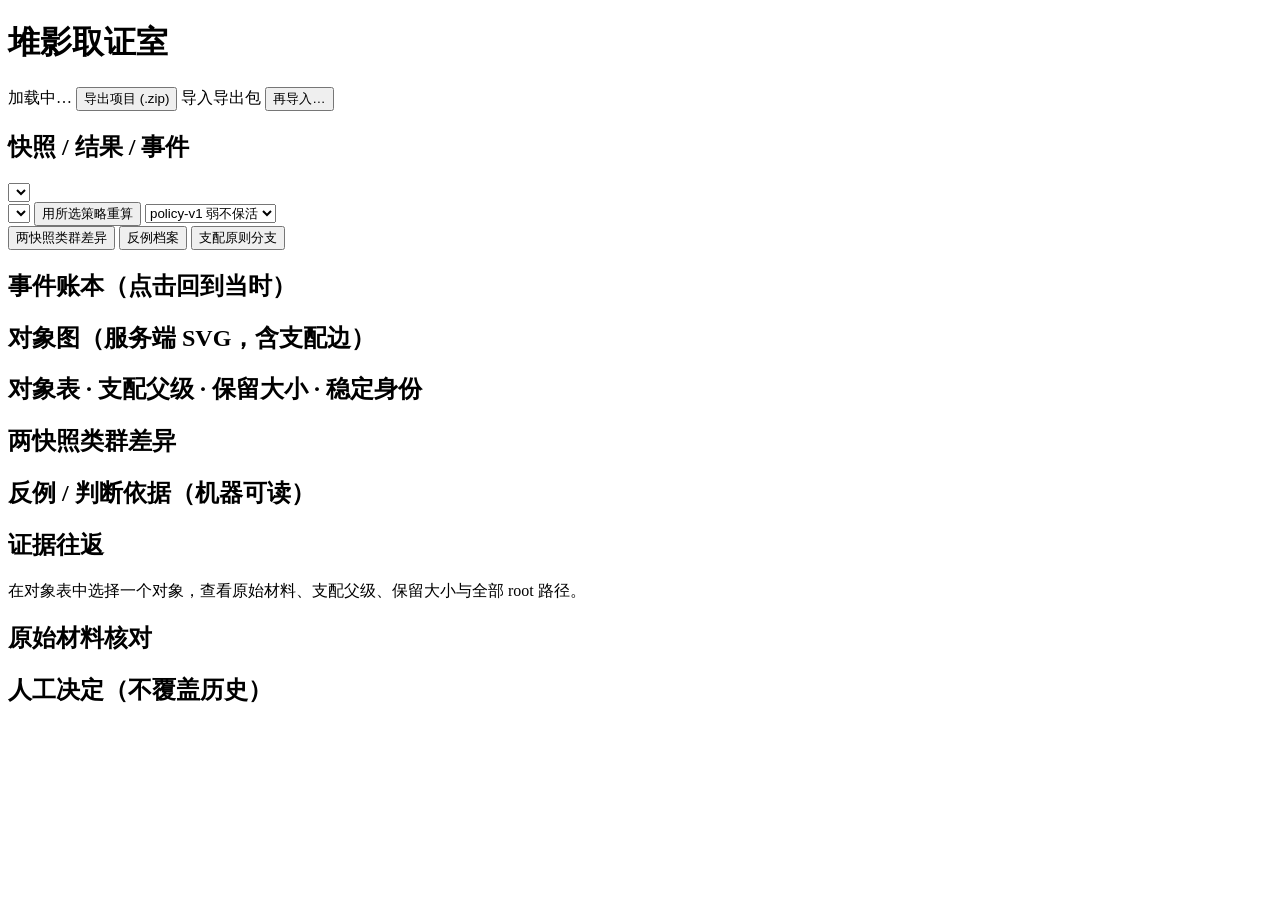
==== src/main/resources/web/index.html @ 423e384a "pwgsb 1236 run A: product snapshot (session 01a0d4f1-9ac2-7ea1-b720-64d3ce399c88)" ====
<!doctype html>
<html lang="zh-CN">
<head>
<meta charset="utf-8"/>
<meta name="viewport" content="width=device-width, initial-scale=1"/>
<title>堆影取证室 · 内存快照 / 弱引用边 / 保留路径候选</title>
<link rel="stylesheet" href="/web/styles.css"/>
</head>
<body>
<header>
  <h1>堆影取证室</h1>
  <span class="meta" id="projMeta">加载中…</span>
  <span style="flex:1"></span>
  <button class="small" onclick="exportProject()">导出项目 (.zip)</button>
  <label class="small">导入导出包
    <input type="file" id="reimportFile" accept=".zip" style="display:none" onchange="reimport(this)"/>
  </label>
  <button class="small" onclick="document.getElementById('reimportFile').click()">再导入…</button>
</header>
<div class="layout">
  <div class="panel scroll">
    <h2>快照 / 结果 / 事件</h2>
    <div class="row">
      <select id="snapshotSel" onchange="loadSnapshot()"></select>
    </div>
    <div class="row">
      <select id="resultSel" onchange="loadResult()"></select>
      <button class="small" onclick="reanalyze()">用所选策略重算</button>
      <select id="policySel"><option value="policy-v1">policy-v1 弱不保活</option><option value="policy-v2">policy-v2 弱保活</option></select>
    </div>
    <div class="row">
      <button class="small" onclick="loadDiff()">两快照类群差异</button>
      <button class="small" onclick="loadArchive('boundary-cases')">反例档案</button>
      <button class="small" onclick="loadArchive('dominator-principles')">支配原则分支</button>
    </div>
    <h2>事件账本（点击回到当时）</h2>
    <div id="events"></div>
  </div>

  <div class="panel scroll">
    <div id="basis" class="basis"></div>
    <div id="invalid" class="invalid" style="display:none"></div>
    <h2>对象图（服务端 SVG，含支配边）</h2>
    <div id="svg" class="svg-wrap"></div>
    <h2>对象表 · 支配父级 · 保留大小 · 稳定身份</h2>
    <div id="nodes"></div>
    <h2>两快照类群差异</h2>
    <div id="diff"></div>
    <h2>反例 / 判断依据（机器可读）</h2>
    <div id="archive"></div>
  </div>

  <div class="panel scroll">
    <h2>证据往返</h2>
    <div id="detail" class="muted">在对象表中选择一个对象，查看原始材料、支配父级、保留大小与全部 root 路径。</div>
    <h2>原始材料核对</h2>
    <div id="rawPanel"></div>
    <h2>人工决定（不覆盖历史）</h2>
    <div id="decisions"></div>
  </div>
</div>
<script src="/web/app.js"></script>
</body>
</html>
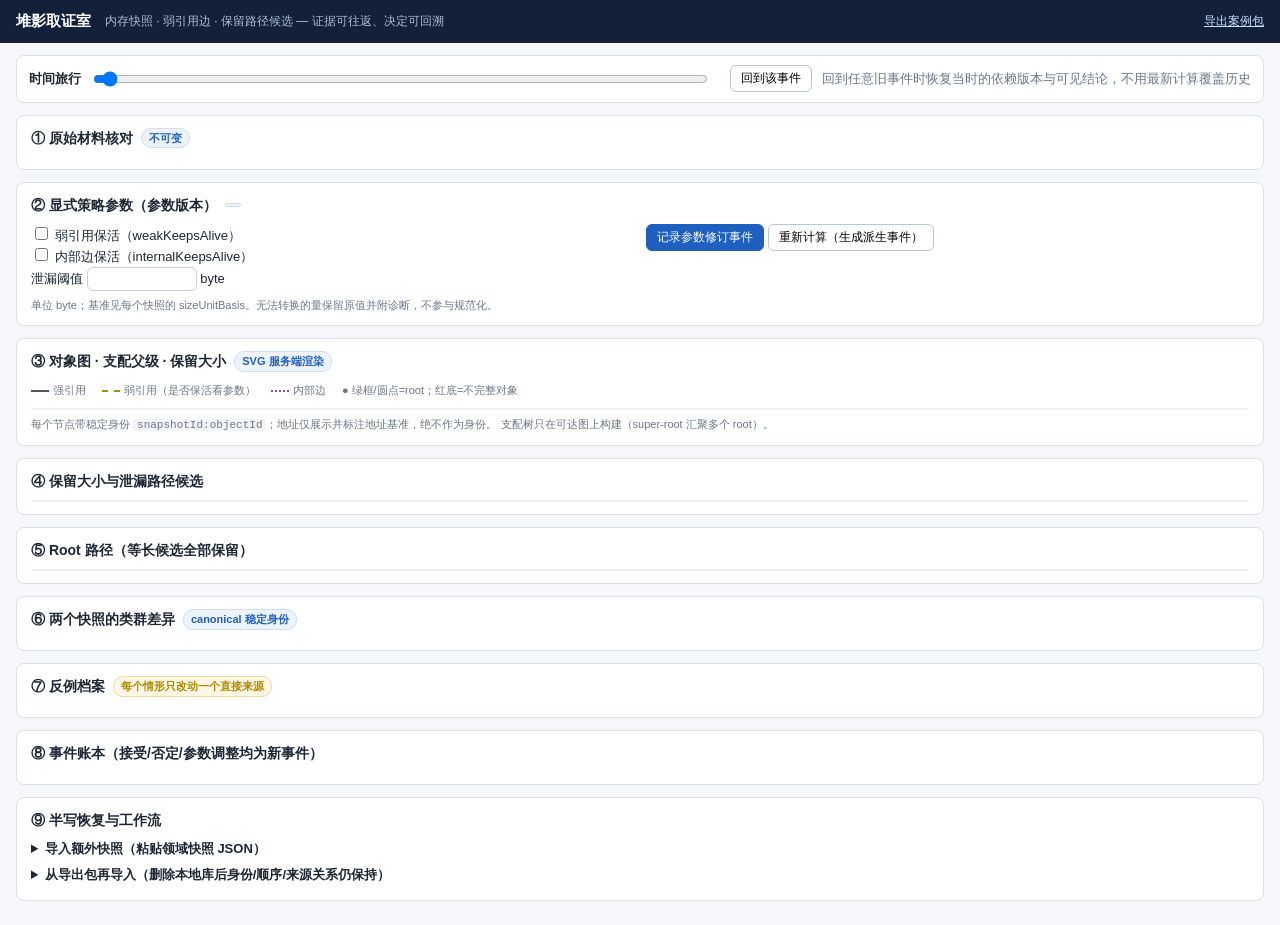
==== commit 887bd65b: "pwgsb 1236 run B: product snapshot (session 01a0e7f4-bc59-7dc1-9b2c-abefed531968)" ====
--- a/src/main/resources/web/index.html
+++ b/src/main/resources/web/index.html
@@ -1,64 +1,361 @@
-<!doctype html>
+<!DOCTYPE html>
 <html lang="zh-CN">
 <head>
-<meta charset="utf-8"/>
-<meta name="viewport" content="width=device-width, initial-scale=1"/>
-<title>堆影取证室 · 内存快照 / 弱引用边 / 保留路径候选</title>
-<link rel="stylesheet" href="/web/styles.css"/>
+<meta charset="UTF-8">
+<meta name="viewport" content="width=device-width, initial-scale=1.0">
+<title>堆影取证室 · 内存快照/弱引用边/保留路径候选</title>
+<style>
+  :root { --bd:#d9e0ea; --mut:#6b7787; --acc:#1f5fbf; --warn:#b08900; --bad:#b42318; --ok:#0a7d33; }
+  * { box-sizing: border-box; }
+  body { margin:0; font:13px/1.5 -apple-system,"Segoe UI",sans-serif; color:#1d2733; background:#f5f7fa; }
+  header { padding:10px 16px; background:#12203a; color:#fff; display:flex; gap:14px; align-items:center; flex-wrap:wrap; }
+  header h1 { font-size:15px; margin:0; font-weight:600; }
+  header .sub { color:#aebdd4; font-size:12px; }
+  main { padding:12px 16px; max-width:1400px; margin:0 auto; }
+  .timeline { position:sticky; top:0; z-index:5; background:#fff; border:1px solid var(--bd); border-radius:8px; padding:8px 12px; margin-bottom:12px; display:flex; gap:10px; align-items:center; flex-wrap:wrap; }
+  .timeline input[type=range]{ flex:1; min-width:200px; }
+  section { background:#fff; border:1px solid var(--bd); border-radius:8px; padding:12px 14px; margin-bottom:12px; }
+  section h2 { font-size:14px; margin:0 0 8px; display:flex; gap:8px; align-items:center; }
+  .tag { font-size:11px; padding:1px 7px; border-radius:10px; background:#eef3fb; color:var(--acc); border:1px solid #cdddf5; }
+  .tag.warn{ background:#fdf6e3; color:var(--warn); border-color:#ecd9a0;}
+  .tag.bad{ background:#fdecea; color:var(--bad); border-color:#f3c2bd;}
+  .tag.ok{ background:#eaf7ef; color:var(--ok); border-color:#bfe3cc;}
+  table{ border-collapse:collapse; width:100%; font-size:12px; }
+  th,td{ border-bottom:1px solid #eef1f5; padding:4px 8px; text-align:left; vertical-align:top; }
+  th{ color:var(--mut); font-weight:600; background:#fafbfd; position:sticky; top:0; }
+  .sid{ font-family:ui-monospace,Menlo,monospace; color:#334; }
+  .scroll{ max-height:380px; overflow:auto; border:1px solid #eef1f5; border-radius:6px; }
+  .grid2{ display:grid; grid-template-columns:1fr 1fr; gap:12px; }
+  @media(max-width:1000px){ .grid2{grid-template-columns:1fr} }
+  .muted{ color:var(--mut); }
+  .basis{ font-size:11px; color:var(--mut); margin-top:6px; }
+  .path{ font-family:ui-monospace,Menlo,monospace; font-size:11px; }
+  button{ border:1px solid #b9c6d8; background:#fff; border-radius:6px; padding:4px 10px; cursor:pointer; font-size:12px;}
+  button.primary{ background:var(--acc); color:#fff; border-color:var(--acc);}
+  button:disabled{ opacity:.5; cursor:not-allowed; }
+  input,select,textarea{ border:1px solid #c5cfdd; border-radius:6px; padding:4px 8px; font-size:12px; }
+  .svgwrap{ overflow:auto; border:1px solid #eef1f5; border-radius:6px; background:#fcfdff; }
+  details{ margin:4px 0; }
+  summary{ cursor:pointer; font-weight:600; }
+  .kv{ display:grid; grid-template-columns:170px 1fr; gap:2px 10px; font-size:12px; }
+  .diag{ color:var(--bad); font-size:11px; }
+  .legend span{ margin-right:12px; font-size:11px; color:var(--mut); }
+  .swatch{ display:inline-block;width:18px;height:0;border-top:2px solid;vertical-align:middle;margin-right:4px;}
+  .event{ border-left:3px solid var(--bd); padding:4px 8px; margin:4px 0; background:#fafbfd; border-radius:0 6px 6px 0;}
+  .event.current{ border-left-color:var(--acc); background:#eef3fb; }
+  .row-actions button{ margin-right:6px; }
+  code{ background:#f2f4f8; padding:0 4px; border-radius:4px; }
+</style>
 </head>
 <body>
 <header>
   <h1>堆影取证室</h1>
-  <span class="meta" id="projMeta">加载中…</span>
+  <span class="sub">内存快照 · 弱引用边 · 保留路径候选 — 证据可往返、决定可回溯</span>
   <span style="flex:1"></span>
-  <button class="small" onclick="exportProject()">导出项目 (.zip)</button>
-  <label class="small">导入导出包
-    <input type="file" id="reimportFile" accept=".zip" style="display:none" onchange="reimport(this)"/>
-  </label>
-  <button class="small" onclick="document.getElementById('reimportFile').click()">再导入…</button>
+  <a class="sub" href="/api/cases/heap-shadow-demo/export" style="color:#cfe0ff">导出案例包</a>
 </header>
-<div class="layout">
-  <div class="panel scroll">
-    <h2>快照 / 结果 / 事件</h2>
-    <div class="row">
-      <select id="snapshotSel" onchange="loadSnapshot()"></select>
+<main>
+  <div class="timeline">
+    <strong>时间旅行</strong>
+    <input id="seq" type="range" min="0" max="0" value="0">
+    <span id="seqLabel" class="sid"></span>
+    <button id="reload">回到该事件</button>
+    <span class="muted">回到任意旧事件时恢复当时的依赖版本与可见结论，不用最新计算覆盖历史</span>
+  </div>
+
+  <section id="sec-materials">
+    <h2>① 原始材料核对 <span class="tag">不可变</span>
+      <span class="tag warn" id="validityTag" style="display:none"></span></h2>
+    <div id="materials"></div>
+  </section>
+
+  <section id="sec-params">
+    <h2>② 显式策略参数（参数版本）<span class="tag" id="paramVer"></span></h2>
+    <div class="grid2">
+      <div>
+        <label><input type="checkbox" id="weakAlive"> 弱引用保活（weakKeepsAlive）</label><br>
+        <label><input type="checkbox" id="internalAlive"> 内部边保活（internalKeepsAlive）</label><br>
+        <label>泄漏阈值 <input id="leakMin" type="number" style="width:110px"> byte</label>
+        <div class="basis">单位 byte；基准见每个快照的 sizeUnitBasis。无法转换的量保留原值并附诊断，不参与规范化。</div>
+      </div>
+      <div>
+        <button class="primary" id="revise">记录参数修订事件</button>
+        <button id="compute">重新计算（生成派生事件）</button>
+      </div>
     </div>
-    <div class="row">
-      <select id="resultSel" onchange="loadResult()"></select>
-      <button class="small" onclick="reanalyze()">用所选策略重算</button>
-      <select id="policySel"><option value="policy-v1">policy-v1 弱不保活</option><option value="policy-v2">policy-v2 弱保活</option></select>
+  </section>
+
+  <section id="sec-graph">
+    <h2>③ 对象图 · 支配父级 · 保留大小 <span class="tag">SVG 服务端渲染</span></h2>
+    <div class="legend">
+      <span><i class="swatch" style="border-color:#555"></i>强引用</span>
+      <span><i class="swatch" style="border-color:#b08900;border-top-style:dashed"></i>弱引用（是否保活看参数）</span>
+      <span><i class="swatch" style="border-color:#7b4bb0;border-top-style:dotted"></i>内部边</span>
+      <span>● 绿框/圆点=root；红底=不完整对象</span>
     </div>
-    <div class="row">
-      <button class="small" onclick="loadDiff()">两快照类群差异</button>
-      <button class="small" onclick="loadArchive('boundary-cases')">反例档案</button>
-      <button class="small" onclick="loadArchive('dominator-principles')">支配原则分支</button>
+    <div id="graphs" class="svgwrap" style="margin-top:8px"></div>
+    <div class="basis">每个节点带稳定身份 <code>snapshotId:objectId</code>；地址仅展示并标注地址基准，绝不作为身份。
+      支配树只在可达图上构建（super-root 汇聚多个 root）。</div>
+  </section>
+
+  <section id="sec-retained">
+    <h2>④ 保留大小与泄漏路径候选</h2>
+    <div id="candidates" class="scroll"></div>
+  </section>
+
+  <section id="sec-paths">
+    <h2>⑤ Root 路径（等长候选全部保留）</h2>
+    <div id="paths" class="scroll"></div>
+  </section>
+
+  <section id="sec-diff">
+    <h2>⑥ 两个快照的类群差异 <span class="tag">canonical 稳定身份</span></h2>
+    <div id="diff"></div>
+  </section>
+
+  <section id="sec-cx">
+    <h2>⑦ 反例档案 <span class="tag warn">每个情形只改动一个直接来源</span></h2>
+    <div id="counterexamples"></div>
+  </section>
+
+  <section id="sec-events">
+    <h2>⑧ 事件账本（接受/否定/参数调整均为新事件）</h2>
+    <div id="events"></div>
+  </section>
+
+  <section id="sec-recovery">
+    <h2>⑨ 半写恢复与工作流</h2>
+    <div id="recovery"></div>
+    <div style="margin-top:8px">
+      <details>
+        <summary>导入额外快照（粘贴领域快照 JSON）</summary>
+        <textarea id="snapText" rows="6" style="width:100%" placeholder='{"snapshotId":...}'></textarea><br>
+        <button id="uploadSnap">导入</button>
+        <span id="uploadMsg" class="diag"></span>
+      </details>
+      <details style="margin-top:6px">
+        <summary>从导出包再导入（删除本地库后身份/顺序/来源关系仍保持）</summary>
+        <input type="file" id="bundleFile" accept="application/json">
+        <button id="importBundle">导入导出包</button>
+        <span id="bundleMsg" class="diag"></span>
+      </details>
     </div>
-    <h2>事件账本（点击回到当时）</h2>
-    <div id="events"></div>
-  </div>
-
-  <div class="panel scroll">
-    <div id="basis" class="basis"></div>
-    <div id="invalid" class="invalid" style="display:none"></div>
-    <h2>对象图（服务端 SVG，含支配边）</h2>
-    <div id="svg" class="svg-wrap"></div>
-    <h2>对象表 · 支配父级 · 保留大小 · 稳定身份</h2>
-    <div id="nodes"></div>
-    <h2>两快照类群差异</h2>
-    <div id="diff"></div>
-    <h2>反例 / 判断依据（机器可读）</h2>
-    <div id="archive"></div>
-  </div>
-
-  <div class="panel scroll">
-    <h2>证据往返</h2>
-    <div id="detail" class="muted">在对象表中选择一个对象，查看原始材料、支配父级、保留大小与全部 root 路径。</div>
-    <h2>原始材料核对</h2>
-    <div id="rawPanel"></div>
-    <h2>人工决定（不覆盖历史）</h2>
-    <div id="decisions"></div>
-  </div>
-</div>
-<script src="/web/app.js"></script>
+  </section>
+</main>
+<script>
+const CASE = "heap-shadow-demo";
+let STATE = null;
+async function api(path, opts){ const r = await fetch(path, opts); const j = await r.json().catch(()=>({ok:false,errors:[{message:"非 JSON 响应"}]})); if(!r.ok || j.ok===false){ throw (j.errors||[{message:r.statusText}]); } return j.data; }
+function el(html){ const t=document.createElement('template'); t.innerHTML=html.trim(); return t.content.firstElementChild; }
+function esc(s){ return String(s??"").replace(/[&<>]/g,c=>({'&':'&amp;','<':'&lt;','>':'&gt;'}[c])); }
+
+function renderMaterials(v){
+  const box = document.getElementById('materials'); box.innerHTML='';
+  v.snapshots.forEach(s=>{
+    const badSize = s.objects.filter(o=>o.shallowSize && o.shallowSize.value===null);
+    box.appendChild(el(`<details open><summary>快照 <span class="sid">${esc(s.snapshotId)}</span> · ${esc(s.sourceName)}
+      · 对象 ${s.objects.length} · 边 ${s.edges.length} · root ${s.roots.length} · 不完整块 ${s.incompleteChunks.length}</summary>
+      <div class="kv" style="margin-top:6px">
+        <span class="muted">解析器版本</span><span class="sid">${esc(s.parserVersion)} / ${esc(s.formatVersion||'?')}</span>
+        <span class="muted">时间基准/原始值</span><span>${esc(s.capturedAtBasis||'未声明')} · <code>${esc(s.capturedAtRaw||'缺失')}</code></span>
+        <span class="muted">地址基准</span><span>${esc(s.addressBasis||'未声明')}（地址不是稳定身份）</span>
+        <span class="muted">尺寸单位基准</span><span>${esc(s.sizeUnitBasis||'未声明')}</span>
+        <span class="muted">重复地址</span><span>${s.addressDuplicates.length? s.addressDuplicates.map(d=>`<code>0x${d.address.toString(16)}</code>→${d.objectIds.map(esc).join(',')}`).join('；'):'无'}</span>
+      </div>
+      <div class="scroll" style="max-height:220px;margin-top:6px"><table>
+        <tr><th>稳定身份</th><th>地址(仅显示)</th><th>类</th><th>浅尺寸(原始/单位)</th><th>allocation site</th><th>不完整</th></tr>
+        ${s.objects.map(o=>`<tr><td class="sid">${esc(s.snapshotId)}:${esc(o.objectId)}</td>
+          <td class="sid">${esc(o.addressRaw||'缺失')}</td>
+          <td>${esc(o.classId)}</td>
+          <td>${o.shallowSize? esc(o.shallowSize.raw)+' ['+esc(o.shallowSize.unit||'?')+']'+(o.shallowSize.value===null?' <span class="diag">⚠ '+esc(o.shallowSize.convertDiagnostic)+'</span>':''):'—'}</td>
+          <td class="sid">${esc(o.allocationSiteId||'—')}</td>
+          <td>${o.incomplete?'<span class="tag bad">是</span> '+esc(o.incompleteReason||''):'否'}</td></tr>`).join('')}
+      </table></div>
+      <div class="scroll" style="max-height:180px;margin-top:6px"><table>
+        <tr><th>edgeId</th><th>from</th><th>to</th><th>类型</th><th>字段</th></tr>
+        ${s.edges.map(e=>`<tr><td class="sid">${esc(e.edgeId)}</td><td class="sid">${esc(e.fromId)}</td>
+          <td class="sid">${esc(e.toId)}</td><td>${esc(e.kind)}</td><td>${esc(e.field||'')}</td></tr>`).join('')}
+      </table></div>
+      <div class="muted" style="margin-top:4px">root 分类：${s.roots.map(r=>`<span class="sid">${esc(r.objectId)}=${esc(r.kind)}</span>`).join('，')||'无 root'}</div>
+      ${s.incompleteChunks.length?`<div class="diag">不完整块：${s.incompleteChunks.map(c=>`@${esc(c.position)} ${esc(c.reason)}`).join('；')}</div>`:''}
+      ${badSize.length?`<div class="diag">不可规范化的量保留在原位置：${badSize.map(o=>esc(o.objectId)+'='+esc(o.shallowSize.raw)).join('，')}</div>`:''}
+    </details>`);
+  });
+  const anyInvalid = v.analyses.some(a=>!a.validity.valid);
+  const tag=document.getElementById('validityTag');
+  if(anyInvalid){ tag.style.display='inline-block'; tag.textContent='有效区间受限（见失效原因）'; tag.className='tag bad'; }
+}
+
+function renderParams(v){
+  document.getElementById('paramVer').textContent='v'+v.params.paramVersion;
+  document.getElementById('weakAlive').checked=v.params.weakKeepsAlive;
+  document.getElementById('internalAlive').checked=v.params.internalKeepsAlive;
+  document.getElementById('leakMin').value=v.params.leakRetainedMinBytes;
+}
+
+function renderGraphs(payload){
+  const g=document.getElementById('graphs'); g.innerHTML='';
+  Object.entries(payload.graphs).forEach(([sid,svg])=>{
+    g.appendChild(el(`<div style="margin:6px"><div class="muted">快照 <span class="sid">${esc(sid)}</span> 的对象图</div>${svg}</div>`));
+  });
+  const trunc = payload.view.analyses.some(a=>a.rootPathTruncated);
+  if(trunc) g.prepend(el('<div class="diag">注意：部分对象的等长 root 路径候选超过预算被截断（结果带 truncated 标记，属资源预算结果而非成功伪装）。</div>'));
+}
+
+function renderCandidates(v){
+  const box=document.getElementById('candidates'); box.innerHTML='';
+  const decisionByTarget={}; v.decisions.forEach(d=>decisionByTarget[d.targetStableId]=d);
+  v.analyses.forEach(a=>{
+    box.appendChild(el(`<div style="margin:6px 0"><b>${esc(a.snapshotId)}</b>（参数 v${a.paramVersion}，阈值 ${v.params.leakRetainedMinBytes} byte）
+      ${a.validity.valid?'<span class="tag ok">有效</span>':'<span class="tag bad">有效区间受限</span>'}
+      ${a.rootPathTruncated?'<span class="tag warn">路径候选截断</span>':''}</div>`));
+    box.appendChild(el(`<table><tr><th>#</th><th>稳定身份</th><th>保留大小(byte)</th><th>支配父</th><th>最短root路径(边数)</th><th>判定依据</th><th>人工决定</th></tr>
+      ${a.leakCandidates.map(c=>{ const d=decisionByTarget[c.nodeId];
+        return `<tr><td>${c.rank}</td><td class="sid">${esc(c.nodeId)}</td><td>${c.retainedBytes}</td>
+        <td class="sid">${esc(c.dominatorNode||'SUPER_ROOT')}</td><td>${c.shortestRootPathLength??'—'}</td>
+        <td class="muted">${esc(c.reason)}</td>
+        <td class="row-actions">${d?`<span class="tag ${d.decision==='ACCEPT'?'ok':'bad'}">${esc(d.decision)}@seq${d.seq}</span>`:'未决'}
+          <button data-accept="${esc(c.nodeId)}" data-base="${esc(a.analysisId)}">接受</button>
+          <button data-reject="${esc(c.nodeId)}" data-base="${esc(a.analysisId)}">否定</button></td></tr>`;}).join('')}
+    </table>`));
+    if(!a.validity.valid){ box.appendChild(el(`<div class="diag">失效原因：${esc(a.validity.invalidReason)}；位置：${a.validity.invalidPositions.map(esc).join('，')}</div>`)); }
+  });
+}
+
+function renderPaths(v){
+  const box=document.getElementById('paths'); box.innerHTML='';
+  v.analyses.forEach(a=>{
+    const multi=Object.entries(a.rootPaths).filter(([,ps])=>ps.map(p=>p.nodeIds[0]).length);
+    const rows=Object.entries(a.rootPaths).sort((x,y)=>y[1].length-x[1].length).slice(0,40);
+    box.appendChild(el(`<details><summary><b>${esc(a.snapshotId)}</b>：root 路径（全部最短等长候选；显示前 40 个对象）</summary>
+      <table><tr><th>对象稳定身份</th><th>候选数</th><th>长度(边)</th><th>路径（root 分类 / 节点链）</th></tr>
+      ${rows.map(([node,ps])=>`<tr><td class="sid">${esc(node)}</td><td>${ps.length}${ps.length>1?' <span class="tag">多等长</span>':''}</td>
+        <td>${[...new Set(ps.map(p=>p.lengthEdges))].join(',')}</td>
+        <td>${ps.slice(0,6).map(p=>`<div class="path">[${esc(p.rootKind)}] ${p.nodeIds.map(esc).join(' → ')}</div>`).join('')}${ps.length>6?`<div class="muted">…其余 ${ps.length-6} 条候选同样保留</div>`:''}</td></tr>`).join('')}
+      </table></details>`));
+  });
+}
+
+function renderDiff(v){
+  const box=document.getElementById('diff'); box.innerHTML='';
+  if(!v.diff){ box.textContent='当前时间点仅有一个快照或尚未计算两快照差异。'; return; }
+  const d=v.diff;
+  box.appendChild(el(`<div class="muted">基线 <span class="sid">${esc(d.baseSnapshotId)}</span> → 目标 <span class="sid">${esc(d.targetSnapshotId)}</span>，参数 v${d.paramVersion}</div>`));
+  box.appendChild(el(`<div class="scroll"><table>
+    <tr><th>canonical 稳定身份</th><th>类名(目标)</th><th>改名</th><th>实例数 Δ</th><th>保留 byte Δ</th><th>仅存在于</th></tr>
+    ${d.deltas.map(x=>`<tr><td class="sid">${esc(x.canonicalId)}</td><td>${esc(x.className)}</td>
+      <td>${x.renamed?'<span class="tag warn">改名</span>':''}</td>
+      <td>${x.instanceCountDelta??'—'}</td><td>${x.retainedBytesDelta??'—'}</td>
+      <td class="sid">${esc(x.onlyInSnapshot||'')}</td></tr>`).join('')}
+  </table></div>`));
+}
+
+function renderCounterexamples(v){
+  const box=document.getElementById('counterexamples'); box.innerHTML='';
+  const map={}; v.counterexamples.forEach(c=>map[c.scenario]=c);
+  ['cycle','weak-policy','duplicate-address','incomplete-object','equal-root-paths','class-rename','snapshot-identity'].forEach(name=>{
+    const c=map[name];
+    if(!c) return;
+    const ok=c.judgmentStatus==='ACCEPTED';
+    box.appendChild(el(`<details><summary>${esc(name)} <span class="tag ${ok?'ok':c.judgmentStatus==='REJECTED'?'bad':'warn'}">${esc(c.judgmentStatus)}</span>
+      <span class="muted">${esc(c.note||'')}</span></summary>
+      <div class="kv">
+        <span class="muted">唯一改动来源</span><span>${esc('见输入片段 changedSource / '+(c.inputFragment.changedSource||''))}</span>
+        <span class="muted">受影响对象(稳定身份)</span><span class="sid">${(c.affectedObjectIds||[]).map(esc).join(', ')||'（导入期拒绝，无对象进入派生）'}</span>
+        <span class="muted">判定依据</span><span>${esc(c.rationale)}</span>
+        <span class="muted">采纳结果</span><span class="sid">${esc(c.adoptedResultId||'无')}</span>
+        <span class="muted">未采纳结果</span><span class="sid">${(c.rejectedResultIds||[]).map(esc).join(', ')||'无'}</span>
+        <span class="muted">输入片段</span><span><code>${esc(JSON.stringify(c.inputFragment))}</code></span>
+      </div></details>`));
+  });
+}
+
+function eventSummary(e){
+  switch(e.type){
+    case 'MaterialImported': return `材料导入 ${esc(e.snapshotId)}（${esc(e.importOutcome)}，${e.diagnostics?.length||0} 条诊断）`;
+    case 'ParamsRevised': return `参数修订 v${e.paramVersion}：weak=${e.weakKeepsAlive}, internal=${e.internalKeepsAlive}, 阈值=${e.leakRetainedMinBytes}`;
+    case 'DerivationComputed': return `派生计算 ${e.analysisIds.map(esc).join(', ')}${e.diffId?' + '+esc(e.diffId):''}`;
+    case 'DecisionRecorded': return `${esc(e.decision)} ${esc(e.targetStableId)}（${esc(e.rationale)}）`;
+    case 'CounterexampleRecorded': return `反例 ${esc(e.scenario)} → ${esc(e.judgmentStatus)}`;
+    default: return JSON.stringify(e).slice(0,80);
+  }
+}
+
+function renderEvents(payload){
+  const box=document.getElementById('events'); box.innerHTML='';
+  payload.view.events.forEach(e=>{
+    const deps=(e.parentEventIds||[]).map(esc).join(', ')||'—';
+    box.appendChild(el(`<div class="event ${e.seq===payload.currentSeq?'current':''}">
+      <b>#${e.seq}</b> <span class="tag">${esc(e.type||'')}</span> ${eventSummary(e)}
+      <div class="muted">事件身份 <span class="sid">${esc(e.eventId)}</span> · 父级依赖 <span class="sid">${deps}</span> · 时间基准 ${esc(e.timestampBasis)}</div>
+      ${e.note?`<div class="muted">${esc(e.note)}</div>`:''}
+    </details></div>`));
+  });
+  const total=payload.view.totalEvents;
+  const range=document.getElementById('seq');
+  range.max=Math.max(0,total-1); range.value=payload.currentSeq;
+  document.getElementById('seqLabel').textContent=`事件 ${payload.currentSeq} / ${Math.max(0,total-1)}`;
+}
+
+function renderRecovery(payload){
+  const box=document.getElementById('recovery');
+  const pw=payload.pendingWrites||[];
+  box.innerHTML = pw.length
+    ? `<div class="diag">检测到 ${pw.length} 条半写记录（启动时已回滚为 ROLLED_BACK，可重新提交）：${pw.map(p=>esc(p.txId)).join(', ')}</div>`
+    : '<span class="tag ok">无半写残留</span> 写入经 write_log 记录意图，崩溃后启动自动回滚未完成事务。';
+}
+
+async function load(seq){
+  const q = seq===undefined?'':`?seq=${seq}`;
+  const data=await api(`/api/cases/${CASE}/timeline${q}`);
+  STATE=data;
+  renderMaterials(data.view); renderParams(data.view); renderGraphs(data);
+  renderCandidates(data.view); renderPaths(data.view); renderDiff(data.view);
+  renderCounterexamples(data.view); renderEvents(data); renderRecovery(data);
+}
+
+document.getElementById('reload').onclick=()=>load(parseInt(document.getElementById('seq').value));
+document.getElementById('seq').oninput=e=>{ document.getElementById('seqLabel').textContent=`事件 ${e.target.value} / ${e.target.max}`; };
+document.getElementById('seq').onchange=e=>load(parseInt(e.target.value));
+
+document.getElementById('revise').onclick=async()=>{
+  await api(`/api/cases/${CASE}/params`,{method:'POST',headers:{'Content-Type':'application/json'},
+    body:JSON.stringify({weakKeepsAlive:document.getElementById('weakAlive').checked,
+      internalKeepsAlive:document.getElementById('internalAlive').checked,
+      leakRetainedMinBytes:parseInt(document.getElementById('leakMin').value),
+      note:'界面参数修订'})});
+  await load();
+};
+document.getElementById('compute').onclick=async()=>{
+  await api(`/api/cases/${CASE}/compute`,{method:'POST',headers:{'Content-Type':'text/plain'},body:'界面触发重算'});
+  await load();
+};
+document.getElementById('candidates').addEventListener('click', async e=>{
+  const a=e.target.dataset.accept, r=e.target.dataset.reject, base=e.target.dataset.base;
+  if(!a && !r) return;
+  const decision=a?'ACCEPT':'REJECT'; const target=a||r;
+  const rationale=prompt(decision==='ACCEPT'?'接受该泄漏候选的依据：':'否定该候选的依据（与旧决定冲突也会保留两个事件）：','界面审阅决定');
+  if(rationale===null) return;
+  await api(`/api/cases/${CASE}/decisions`,{method:'POST',headers:{'Content-Type':'application/json'},
+    body:JSON.stringify({targetStableId:target,decision,rationale,basedOnEventId:base,adopted:decision==='ACCEPT',note:'界面决定'})});
+  await load();
+});
+document.getElementById('uploadSnap').onclick=async()=>{
+  const msg=document.getElementById('uploadMsg'); msg.textContent='';
+  try{ await api(`/api/import-snapshot/${CASE}`,{method:'POST',headers:{'Content-Type':'application/json'},
+    body:document.getElementById('snapText').value}); await load(); msg.textContent='导入成功'; }
+  catch(errs){ msg.textContent='导入失败：'+errs.map(e=>`${e.code||''}@${e.position||''} ${e.message||''}`).join('；'); }
+};
+document.getElementById('importBundle').onclick=async()=>{
+  const f=document.getElementById('bundleFile').files[0]; const msg=document.getElementById('bundleMsg');
+  if(!f){ msg.textContent='请先选择导出包文件'; return; }
+  const text=await f.text();
+  try{ await api('/api/import-bundle',{method:'POST',headers:{'Content-Type':'application/json'},body:text});
+    msg.textContent='导入成功：身份、分支与决定历史保持'; await load(); }
+  catch(errs){ msg.textContent='导出包无效：'+errs.map(e=>e.message).join('；'); }
+};
+
+load().catch(e=>{ document.body.insertAdjacentHTML('afterbegin','<div style="color:red;padding:10px">加载失败: '+esc(e.message)+'</div>'); });
+</script>
 </body>
 </html>
